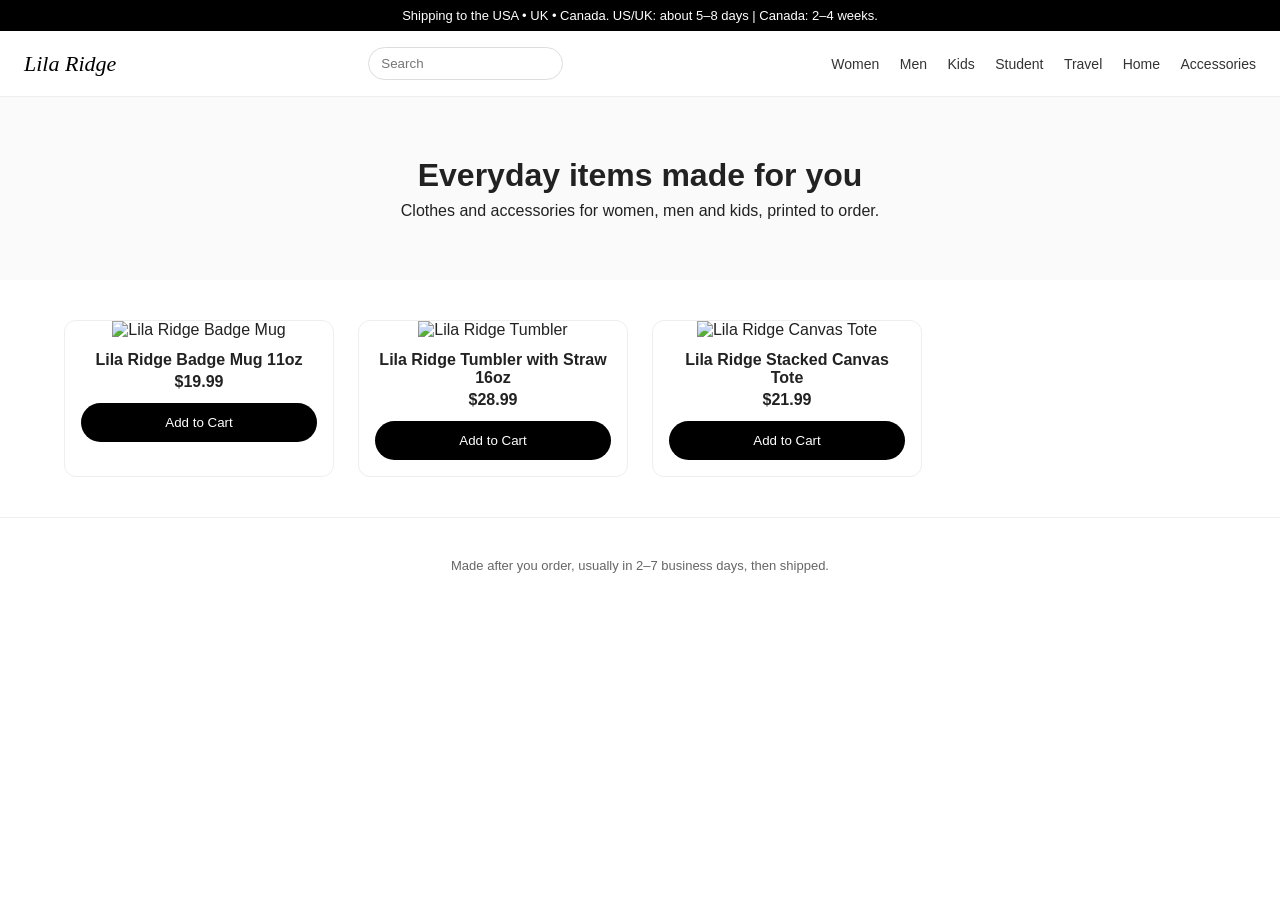
==== index.html @ 1fe206cc "Initial clean store scaffold" ====
<!DOCTYPE html>
<html lang="en">
<head>
  <meta charset="UTF-8">
  <meta name="viewport" content="width=device-width, initial-scale=1.0">
  <title>Lila Ridge — Everyday Goods</title>
  <link rel="stylesheet" href="styles.css">
</head>
<body>
  <header>
    <div class="shipping">Shipping to the USA • UK • Canada. US/UK: about 5–8 days | Canada: 2–4 weeks.</div>
    <nav>
      <a href="#" class="logo">Lila Ridge</a>
      <div class="search"><input type="search" placeholder="Search"></div>
      <div class="nav-links">
        <a href="#women">Women</a>
        <a href="#men">Men</a>
        <a href="#kids">Kids</a>
        <a href="#student">Student</a>
        <a href="#travel">Travel</a>
        <a href="#home">Home</a>
        <a href="#accessories">Accessories</a>
      </div>
    </nav>
  </header>

  <main>
    <section class="hero">
      <h1>Everyday items made for you</h1>
      <p>Clothes and accessories for women, men and kids, printed to order.</p>
    </section>

    <section id="products" class="products">
      <!-- Products will be injected by JS or listed statically -->
      <div class="product-card">
        <img src="images/mug.jpg" alt="Lila Ridge Badge Mug">
        <h3>Lila Ridge Badge Mug 11oz</h3>
        <p class="price">$19.99</p>
        <button>Add to Cart</button>
      </div>
      <div class="product-card">
        <img src="images/tumbler.jpg" alt="Lila Ridge Tumbler">
        <h3>Lila Ridge Tumbler with Straw 16oz</h3>
        <p class="price">$28.99</p>
        <button>Add to Cart</button>
      </div>
      <div class="product-card">
        <img src="images/tote.jpg" alt="Lila Ridge Canvas Tote">
        <h3>Lila Ridge Stacked Canvas Tote</h3>
        <p class="price">$21.99</p>
        <button>Add to Cart</button>
      </div>
    </section>
  </main>

  <footer>
    <p>Made after you order, usually in 2–7 business days, then shipped.</p>
  </footer>
  <script src="script.js"></script>
</body>
</html>
---- styles.css ----
* { box-sizing: border-box; margin: 0; padding: 0; }
body { font-family: -apple-system, BlinkMacSystemFont, 'Segoe UI', Roboto, sans-serif; color: #222; background: #fff; }
.shipping { background: #000; color: #fff; text-align: center; padding: 8px; font-size: 13px; }
nav { display: flex; align-items: center; justify-content: space-between; padding: 16px 24px; border-bottom: 1px solid #eee; }
.logo { font-family: 'Georgia', serif; font-size: 22px; font-style: italic; text-decoration: none; color: #000; }
.nav-links a { margin-left: 16px; text-decoration: none; color: #333; font-size: 14px; }
.search input { padding: 8px 12px; border: 1px solid #ddd; border-radius: 20px; }
.hero { text-align: center; padding: 60px 20px; background: #fafafa; }
.hero h1 { font-size: 32px; margin-bottom: 8px; }
.products { display: grid; grid-template-columns: repeat(auto-fill, minmax(260px, 1fr)); gap: 24px; padding: 40px 24px; max-width: 1200px; margin: 0 auto; }
.product-card { border: 1px solid #eee; border-radius: 12px; overflow: hidden; text-align: center; }
.product-card img { width: 100%; height: 280px; object-fit: cover; }
.product-card h3 { padding: 12px 16px 4px; font-size: 16px; }
.price { font-weight: 600; padding: 0 16px 12px; }
.product-card button { width: calc(100% - 32px); margin: 0 16px 16px; padding: 12px; background: #000; color: #fff; border: none; border-radius: 24px; cursor: pointer; }
footer { text-align: center; padding: 40px; font-size: 13px; color: #666; border-top: 1px solid #eee; }
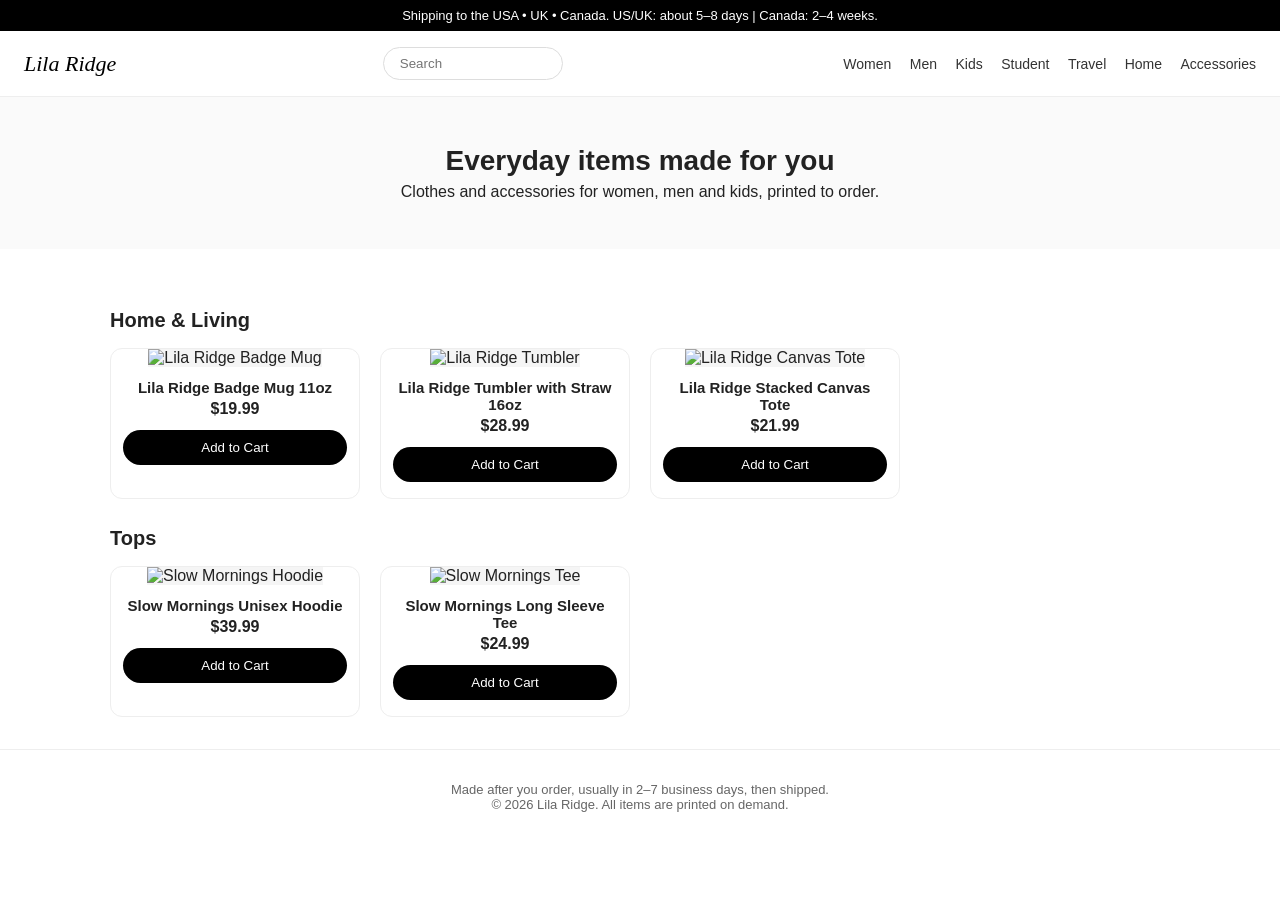
==== commit 7008d451: "Rebuild store with cleaner layout and product grid" ====
--- a/index.html
+++ b/index.html
@@ -7,21 +7,19 @@
   <link rel="stylesheet" href="styles.css">
 </head>
 <body>
+  <div class="shipping">Shipping to the USA • UK • Canada. US/UK: about 5–8 days | Canada: 2–4 weeks.</div>
   <header>
-    <div class="shipping">Shipping to the USA • UK • Canada. US/UK: about 5–8 days | Canada: 2–4 weeks.</div>
-    <nav>
-      <a href="#" class="logo">Lila Ridge</a>
-      <div class="search"><input type="search" placeholder="Search"></div>
-      <div class="nav-links">
-        <a href="#women">Women</a>
-        <a href="#men">Men</a>
-        <a href="#kids">Kids</a>
-        <a href="#student">Student</a>
-        <a href="#travel">Travel</a>
-        <a href="#home">Home</a>
-        <a href="#accessories">Accessories</a>
-      </div>
-    </nav>
+    <a href="#" class="logo">Lila Ridge</a>
+    <div class="search"><input type="search" placeholder="Search"></div>
+    <div class="nav-cats">
+      <a href="#women">Women</a>
+      <a href="#men">Men</a>
+      <a href="#kids">Kids</a>
+      <a href="#student">Student</a>
+      <a href="#travel">Travel</a>
+      <a href="#home">Home</a>
+      <a href="#accessories">Accessories</a>
+    </div>
   </header>
 
   <main>
@@ -30,31 +28,50 @@
       <p>Clothes and accessories for women, men and kids, printed to order.</p>
     </section>
 
-    <section id="products" class="products">
-      <!-- Products will be injected by JS or listed statically -->
-      <div class="product-card">
-        <img src="images/mug.jpg" alt="Lila Ridge Badge Mug">
-        <h3>Lila Ridge Badge Mug 11oz</h3>
-        <p class="price">$19.99</p>
-        <button>Add to Cart</button>
+    <section class="products">
+      <h2>Home & Living</h2>
+      <div class="grid">
+        <div class="card">
+          <img src="images/mug.jpg" alt="Lila Ridge Badge Mug">
+          <h3>Lila Ridge Badge Mug 11oz</h3>
+          <p class="price">$19.99</p>
+          <button>Add to Cart</button>
+        </div>
+        <div class="card">
+          <img src="images/tumbler.jpg" alt="Lila Ridge Tumbler">
+          <h3>Lila Ridge Tumbler with Straw 16oz</h3>
+          <p class="price">$28.99</p>
+          <button>Add to Cart</button>
+        </div>
+        <div class="card">
+          <img src="images/tote.jpg" alt="Lila Ridge Canvas Tote">
+          <h3>Lila Ridge Stacked Canvas Tote</h3>
+          <p class="price">$21.99</p>
+          <button>Add to Cart</button>
+        </div>
       </div>
-      <div class="product-card">
-        <img src="images/tumbler.jpg" alt="Lila Ridge Tumbler">
-        <h3>Lila Ridge Tumbler with Straw 16oz</h3>
-        <p class="price">$28.99</p>
-        <button>Add to Cart</button>
-      </div>
-      <div class="product-card">
-        <img src="images/tote.jpg" alt="Lila Ridge Canvas Tote">
-        <h3>Lila Ridge Stacked Canvas Tote</h3>
-        <p class="price">$21.99</p>
-        <button>Add to Cart</button>
+
+      <h2>Tops</h2>
+      <div class="grid">
+        <div class="card">
+          <img src="images/hoodie.jpg" alt="Slow Mornings Hoodie">
+          <h3>Slow Mornings Unisex Hoodie</h3>
+          <p class="price">$39.99</p>
+          <button>Add to Cart</button>
+        </div>
+        <div class="card">
+          <img src="images/tee.jpg" alt="Slow Mornings Tee">
+          <h3>Slow Mornings Long Sleeve Tee</h3>
+          <p class="price">$24.99</p>
+          <button>Add to Cart</button>
+        </div>
       </div>
     </section>
   </main>
 
   <footer>
     <p>Made after you order, usually in 2–7 business days, then shipped.</p>
+    <p>© 2026 Lila Ridge. All items are printed on demand.</p>
   </footer>
   <script src="script.js"></script>
 </body>
--- a/styles.css
+++ b/styles.css
@@ -1,16 +1,18 @@
 * { box-sizing: border-box; margin: 0; padding: 0; }
 body { font-family: -apple-system, BlinkMacSystemFont, 'Segoe UI', Roboto, sans-serif; color: #222; background: #fff; }
 .shipping { background: #000; color: #fff; text-align: center; padding: 8px; font-size: 13px; }
-nav { display: flex; align-items: center; justify-content: space-between; padding: 16px 24px; border-bottom: 1px solid #eee; }
-.logo { font-family: 'Georgia', serif; font-size: 22px; font-style: italic; text-decoration: none; color: #000; }
-.nav-links a { margin-left: 16px; text-decoration: none; color: #333; font-size: 14px; }
-.search input { padding: 8px 12px; border: 1px solid #ddd; border-radius: 20px; }
-.hero { text-align: center; padding: 60px 20px; background: #fafafa; }
-.hero h1 { font-size: 32px; margin-bottom: 8px; }
-.products { display: grid; grid-template-columns: repeat(auto-fill, minmax(260px, 1fr)); gap: 24px; padding: 40px 24px; max-width: 1200px; margin: 0 auto; }
-.product-card { border: 1px solid #eee; border-radius: 12px; overflow: hidden; text-align: center; }
-.product-card img { width: 100%; height: 280px; object-fit: cover; }
-.product-card h3 { padding: 12px 16px 4px; font-size: 16px; }
-.price { font-weight: 600; padding: 0 16px 12px; }
-.product-card button { width: calc(100% - 32px); margin: 0 16px 16px; padding: 12px; background: #000; color: #fff; border: none; border-radius: 24px; cursor: pointer; }
-footer { text-align: center; padding: 40px; font-size: 13px; color: #666; border-top: 1px solid #eee; }+header { display: flex; align-items: center; justify-content: space-between; padding: 16px 24px; border-bottom: 1px solid #eee; flex-wrap: wrap; gap: 12px; }
+.logo { font-family: Georgia, serif; font-size: 22px; font-style: italic; text-decoration: none; color: #000; }
+.search input { padding: 8px 16px; border: 1px solid #ddd; border-radius: 20px; width: 180px; }
+.nav-cats a { margin-left: 14px; text-decoration: none; color: #333; font-size: 14px; }
+.hero { text-align: center; padding: 48px 20px; background: #fafafa; }
+.hero h1 { font-size: 28px; margin-bottom: 6px; }
+.products { max-width: 1100px; margin: 0 auto; padding: 32px 20px; }
+.products h2 { margin: 28px 0 16px; font-size: 20px; }
+.grid { display: grid; grid-template-columns: repeat(auto-fill, minmax(240px, 1fr)); gap: 20px; }
+.card { border: 1px solid #eee; border-radius: 12px; overflow: hidden; text-align: center; }
+.card img { width: 100%; height: 260px; object-fit: cover; background: #f5f5f5; }
+.card h3 { padding: 12px 12px 4px; font-size: 15px; }
+.price { font-weight: 600; padding: 0 12px 12px; }
+.card button { width: calc(100% - 24px); margin: 0 12px 16px; padding: 10px; background: #000; color: #fff; border: none; border-radius: 20px; cursor: pointer; }
+footer { text-align: center; padding: 32px 20px; font-size: 13px; color: #666; border-top: 1px solid #eee; }
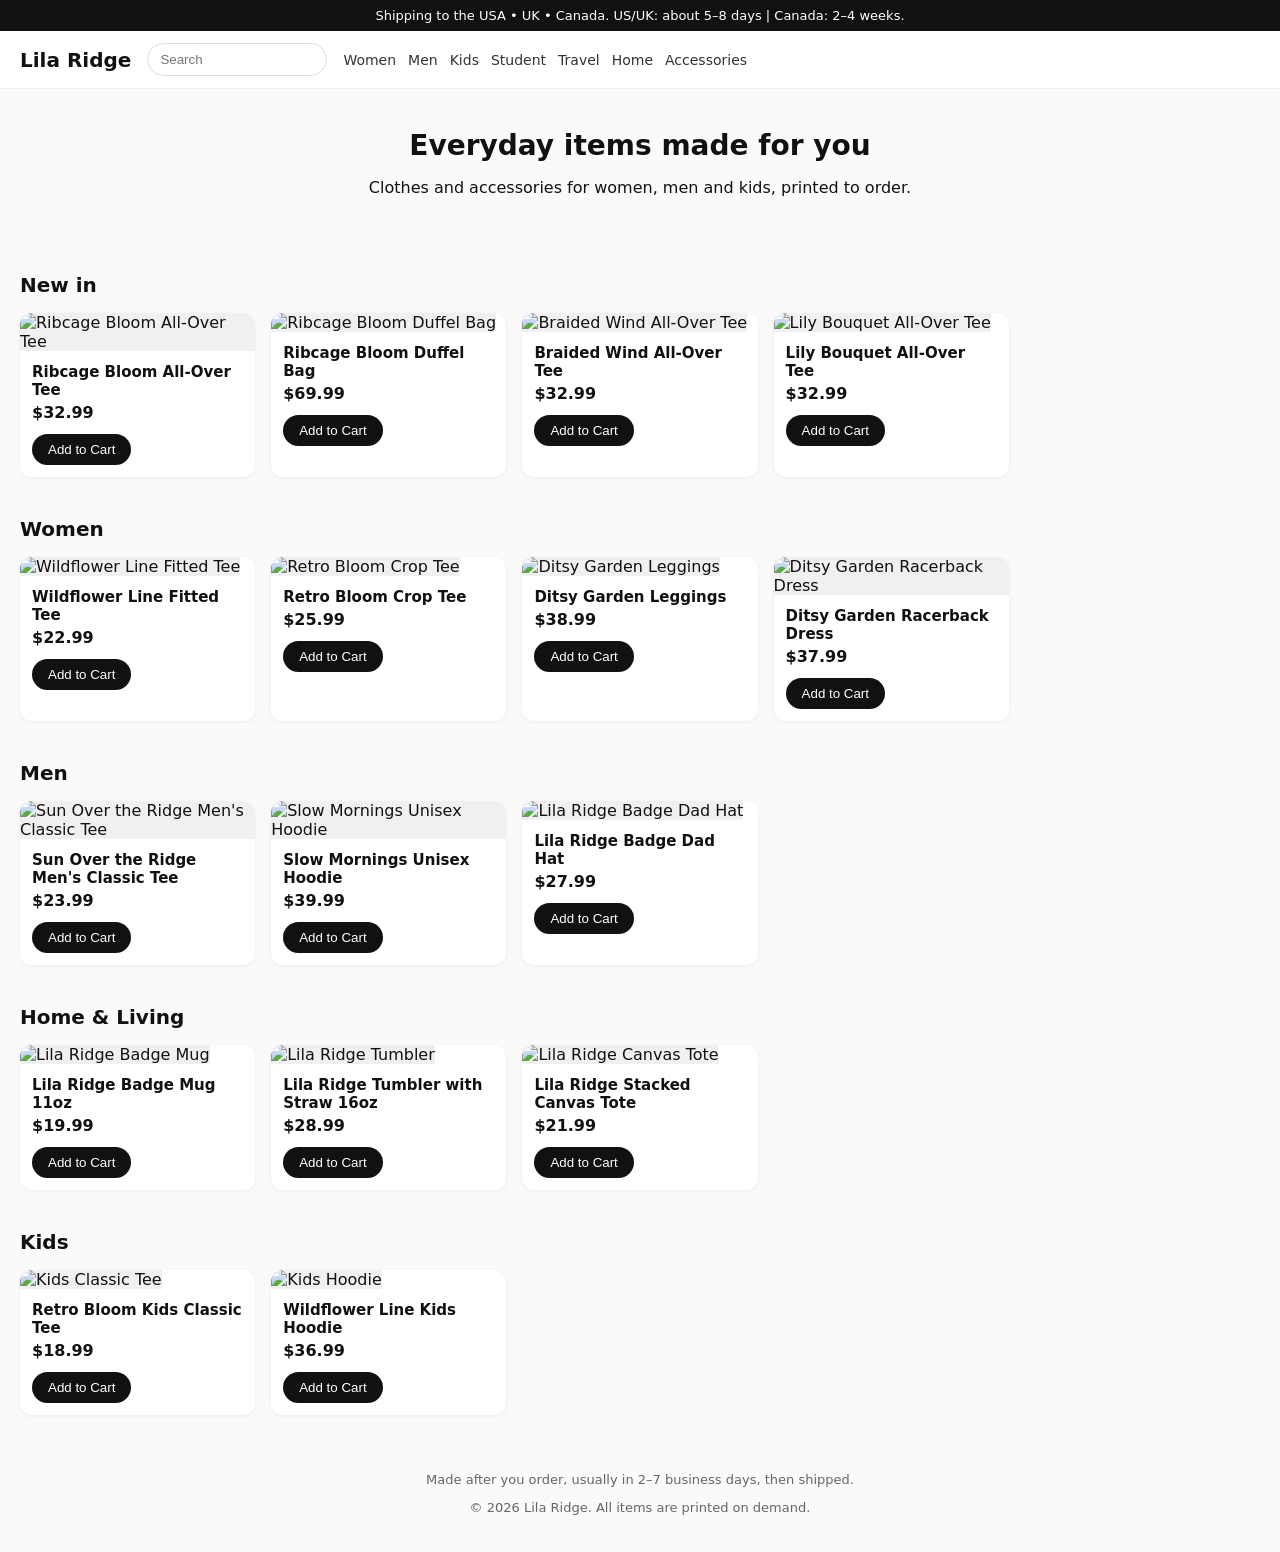
==== commit 592ad2eb: "Rebuild full store with more products and categories" ====
--- a/index.html
+++ b/index.html
@@ -3,15 +3,16 @@
 <head>
   <meta charset="UTF-8">
   <meta name="viewport" content="width=device-width, initial-scale=1.0">
-  <title>Lila Ridge — Everyday Goods</title>
+  <title>Lila Ridge — Everyday clothes & accessories, printed to order</title>
   <link rel="stylesheet" href="styles.css">
 </head>
 <body>
   <div class="shipping">Shipping to the USA • UK • Canada. US/UK: about 5–8 days | Canada: 2–4 weeks.</div>
+
   <header>
     <a href="#" class="logo">Lila Ridge</a>
     <div class="search"><input type="search" placeholder="Search"></div>
-    <div class="nav-cats">
+    <nav class="nav-cats">
       <a href="#women">Women</a>
       <a href="#men">Men</a>
       <a href="#kids">Kids</a>
@@ -19,7 +20,7 @@
       <a href="#travel">Travel</a>
       <a href="#home">Home</a>
       <a href="#accessories">Accessories</a>
-    </div>
+    </nav>
   </header>
 
   <main>
@@ -28,41 +29,132 @@
       <p>Clothes and accessories for women, men and kids, printed to order.</p>
     </section>
 
-    <section class="products">
+    <!-- New In -->
+    <section id="new" class="products">
+      <h2>New in</h2>
+      <div class="grid">
+        <div class="card">
+          <img src="images/p50-sky-m-v12-hs.webp" alt="Ribcage Bloom All-Over Tee">
+          <h3>Ribcage Bloom All-Over Tee</h3>
+          <p class="price">$32.99</p>
+          <button>Add to Cart</button>
+        </div>
+        <div class="card">
+          <img src="images/p51-sky-m-v12-hs.webp" alt="Ribcage Bloom Duffel Bag">
+          <h3>Ribcage Bloom Duffel Bag</h3>
+          <p class="price">$69.99</p>
+          <button>Add to Cart</button>
+        </div>
+        <div class="card">
+          <img src="images/p52-sky-m-v12-hs.webp" alt="Braided Wind All-Over Tee">
+          <h3>Braided Wind All-Over Tee</h3>
+          <p class="price">$32.99</p>
+          <button>Add to Cart</button>
+        </div>
+        <div class="card">
+          <img src="images/p54-sky-m-v12-hs.webp" alt="Lily Bouquet All-Over Tee">
+          <h3>Lily Bouquet All-Over Tee</h3>
+          <p class="price">$32.99</p>
+          <button>Add to Cart</button>
+        </div>
+      </div>
+    </section>
+
+    <!-- Women -->
+    <section id="women" class="products">
+      <h2>Women</h2>
+      <div class="grid">
+        <div class="card">
+          <img src="images/p01-white-m-v10-hs.webp" alt="Wildflower Line Fitted Tee">
+          <h3>Wildflower Line Fitted Tee</h3>
+          <p class="price">$22.99</p>
+          <button>Add to Cart</button>
+        </div>
+        <div class="card">
+          <img src="images/p02-white-m-v10-hs.webp" alt="Retro Bloom Crop Tee">
+          <h3>Retro Bloom Crop Tee</h3>
+          <p class="price">$25.99</p>
+          <button>Add to Cart</button>
+        </div>
+        <div class="card">
+          <img src="images/p05-pink-m-v12-hs.webp" alt="Ditsy Garden Leggings">
+          <h3>Ditsy Garden Leggings</h3>
+          <p class="price">$38.99</p>
+          <button>Add to Cart</button>
+        </div>
+        <div class="card">
+          <img src="images/p09-red-m-v10-hs.webp" alt="Ditsy Garden Racerback Dress">
+          <h3>Ditsy Garden Racerback Dress</h3>
+          <p class="price">$37.99</p>
+          <button>Add to Cart</button>
+        </div>
+      </div>
+    </section>
+
+    <!-- Men -->
+    <section id="men" class="products">
+      <h2>Men</h2>
+      <div class="grid">
+        <div class="card">
+          <img src="images/p26-sand-m-v10-hs.webp" alt="Sun Over the Ridge Men's Classic Tee">
+          <h3>Sun Over the Ridge Men's Classic Tee</h3>
+          <p class="price">$23.99</p>
+          <button>Add to Cart</button>
+        </div>
+        <div class="card">
+          <img src="images/p27-pink-m-v10-hs.webp" alt="Slow Mornings Unisex Hoodie">
+          <h3>Slow Mornings Unisex Hoodie</h3>
+          <p class="price">$39.99</p>
+          <button>Add to Cart</button>
+        </div>
+        <div class="card">
+          <img src="images/p18-pink-m-v7-hs.webp" alt="Lila Ridge Badge Dad Hat">
+          <h3>Lila Ridge Badge Dad Hat</h3>
+          <p class="price">$27.99</p>
+          <button>Add to Cart</button>
+        </div>
+      </div>
+    </section>
+
+    <!-- Home & Living -->
+    <section id="home" class="products">
       <h2>Home & Living</h2>
       <div class="grid">
         <div class="card">
-          <img src="images/mug.jpg" alt="Lila Ridge Badge Mug">
+          <img src="images/p19-white-m-v7-c14.webp" alt="Lila Ridge Badge Mug">
           <h3>Lila Ridge Badge Mug 11oz</h3>
           <p class="price">$19.99</p>
           <button>Add to Cart</button>
         </div>
         <div class="card">
-          <img src="images/tumbler.jpg" alt="Lila Ridge Tumbler">
+          <img src="images/p20-pink-m-sm-v7-c14.webp" alt="Lila Ridge Tumbler">
           <h3>Lila Ridge Tumbler with Straw 16oz</h3>
           <p class="price">$28.99</p>
           <button>Add to Cart</button>
         </div>
         <div class="card">
-          <img src="images/tote.jpg" alt="Lila Ridge Canvas Tote">
+          <img src="images/p11-natural-m-v7-hs.webp" alt="Lila Ridge Canvas Tote">
           <h3>Lila Ridge Stacked Canvas Tote</h3>
           <p class="price">$21.99</p>
           <button>Add to Cart</button>
         </div>
       </div>
+    </section>
 
-      <h2>Tops</h2>
+    <!-- Kids -->
+    <section id="kids" class="products">
+      <h2>Kids</h2>
       <div class="grid">
         <div class="card">
-          <img src="images/hoodie.jpg" alt="Slow Mornings Hoodie">
-          <h3>Slow Mornings Unisex Hoodie</h3>
-          <p class="price">$39.99</p>
+          <img src="images/kids-tee.webp" alt="Kids Classic Tee">
+          <h3>Retro Bloom Kids Classic Tee</h3>
+          <p class="price">$18.99</p>
           <button>Add to Cart</button>
         </div>
         <div class="card">
-          <img src="images/tee.jpg" alt="Slow Mornings Tee">
-          <h3>Slow Mornings Long Sleeve Tee</h3>
-          <p class="price">$24.99</p>
+          <img src="images/kids-hoodie.webp" alt="Kids Hoodie">
+          <h3>Wildflower Line Kids Hoodie</h3>
+          <p class="price">$36.99</p>
           <button>Add to Cart</button>
         </div>
       </div>
@@ -73,6 +165,7 @@
     <p>Made after you order, usually in 2–7 business days, then shipped.</p>
     <p>© 2026 Lila Ridge. All items are printed on demand.</p>
   </footer>
+
   <script src="script.js"></script>
 </body>
-</html>+</html>
--- a/styles.css
+++ b/styles.css
@@ -1,18 +1,19 @@
-* { box-sizing: border-box; margin: 0; padding: 0; }
-body { font-family: -apple-system, BlinkMacSystemFont, 'Segoe UI', Roboto, sans-serif; color: #222; background: #fff; }
-.shipping { background: #000; color: #fff; text-align: center; padding: 8px; font-size: 13px; }
-header { display: flex; align-items: center; justify-content: space-between; padding: 16px 24px; border-bottom: 1px solid #eee; flex-wrap: wrap; gap: 12px; }
-.logo { font-family: Georgia, serif; font-size: 22px; font-style: italic; text-decoration: none; color: #000; }
-.search input { padding: 8px 16px; border: 1px solid #ddd; border-radius: 20px; width: 180px; }
-.nav-cats a { margin-left: 14px; text-decoration: none; color: #333; font-size: 14px; }
-.hero { text-align: center; padding: 48px 20px; background: #fafafa; }
-.hero h1 { font-size: 28px; margin-bottom: 6px; }
-.products { max-width: 1100px; margin: 0 auto; padding: 32px 20px; }
-.products h2 { margin: 28px 0 16px; font-size: 20px; }
-.grid { display: grid; grid-template-columns: repeat(auto-fill, minmax(240px, 1fr)); gap: 20px; }
-.card { border: 1px solid #eee; border-radius: 12px; overflow: hidden; text-align: center; }
-.card img { width: 100%; height: 260px; object-fit: cover; background: #f5f5f5; }
-.card h3 { padding: 12px 12px 4px; font-size: 15px; }
-.price { font-weight: 600; padding: 0 12px 12px; }
-.card button { width: calc(100% - 24px); margin: 0 12px 16px; padding: 10px; background: #000; color: #fff; border: none; border-radius: 20px; cursor: pointer; }
-footer { text-align: center; padding: 32px 20px; font-size: 13px; color: #666; border-top: 1px solid #eee; }+* { box-sizing: border-box; }
+body { margin: 0; font-family: system-ui, sans-serif; background: #fafafa; color: #111; }
+.shipping { background: #111; color: #fff; text-align: center; padding: 8px; font-size: 13px; }
+header { display: flex; align-items: center; gap: 16px; padding: 12px 20px; background: #fff; border-bottom: 1px solid #eee; flex-wrap: wrap; }
+.logo { font-weight: 700; font-size: 20px; text-decoration: none; color: #111; }
+.search input { padding: 8px 12px; border: 1px solid #ddd; border-radius: 20px; width: 180px; }
+.nav-cats { display: flex; gap: 12px; flex-wrap: wrap; }
+.nav-cats a { text-decoration: none; color: #333; font-size: 14px; }
+.hero { text-align: center; padding: 40px 20px; }
+.hero h1 { font-size: 28px; margin: 0 0 8px; }
+.products { padding: 20px; }
+.products h2 { font-size: 20px; margin: 0 0 16px; }
+.grid { display: grid; grid-template-columns: repeat(auto-fill, minmax(200px, 1fr)); gap: 16px; }
+.card { background: #fff; border-radius: 12px; overflow: hidden; box-shadow: 0 1px 4px rgba(0,0,0,.06); }
+.card img { width: 100%; height: 220px; object-fit: cover; background: #f0f0f0; }
+.card h3 { font-size: 15px; margin: 12px 12px 4px; }
+.price { margin: 0 12px 12px; font-weight: 600; }
+.card button { margin: 0 12px 12px; padding: 8px 16px; background: #111; color: #fff; border: none; border-radius: 20px; cursor: pointer; }
+footer { text-align: center; padding: 24px; font-size: 13px; color: #666; }
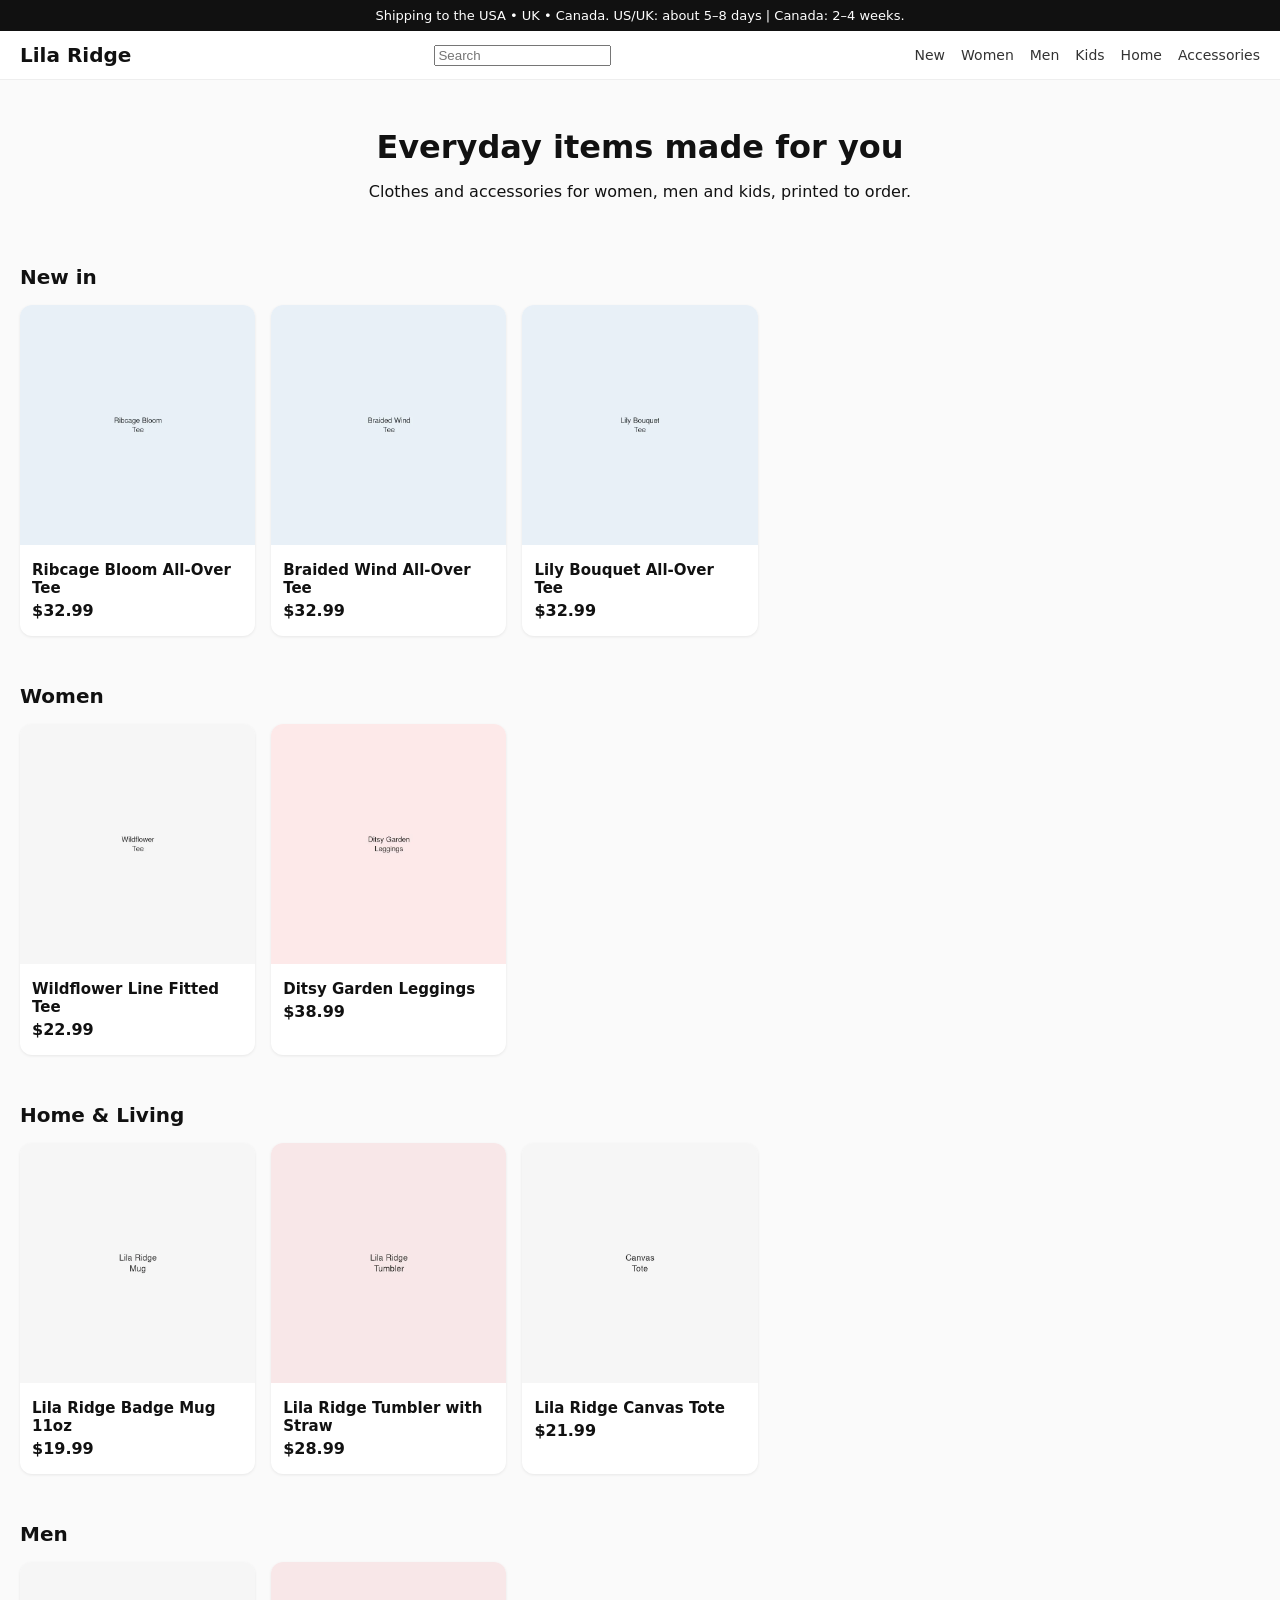
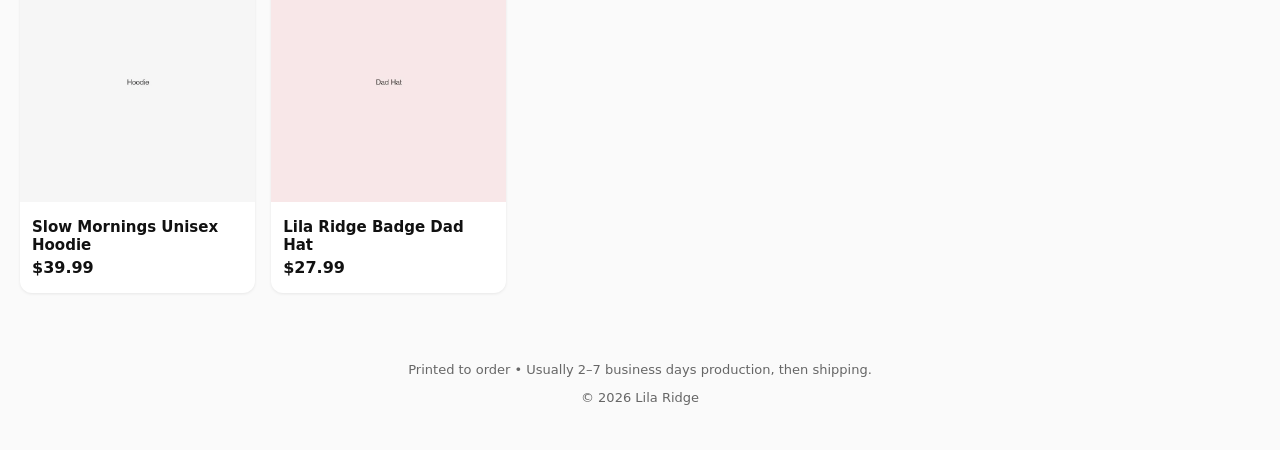
==== commit f7cb7014: "Rebuild store with product pages and cleaner layout" ====
--- a/index.html
+++ b/index.html
@@ -10,14 +10,13 @@
   <div class="shipping">Shipping to the USA • UK • Canada. US/UK: about 5–8 days | Canada: 2–4 weeks.</div>
 
   <header>
-    <a href="#" class="logo">Lila Ridge</a>
+    <a href="/" class="logo">Lila Ridge</a>
     <div class="search"><input type="search" placeholder="Search"></div>
-    <nav class="nav-cats">
+    <nav>
+      <a href="#new">New</a>
       <a href="#women">Women</a>
       <a href="#men">Men</a>
       <a href="#kids">Kids</a>
-      <a href="#student">Student</a>
-      <a href="#travel">Travel</a>
       <a href="#home">Home</a>
       <a href="#accessories">Accessories</a>
     </nav>
@@ -29,143 +28,84 @@
       <p>Clothes and accessories for women, men and kids, printed to order.</p>
     </section>
 
-    <!-- New In -->
-    <section id="new" class="products">
+    <section id="new" class="section">
       <h2>New in</h2>
       <div class="grid">
-        <div class="card">
+        <a href="/product.html?id=ribcage-tee" class="card">
           <img src="images/p50-sky-m-v12-hs.webp" alt="Ribcage Bloom All-Over Tee">
           <h3>Ribcage Bloom All-Over Tee</h3>
           <p class="price">$32.99</p>
-          <button>Add to Cart</button>
-        </div>
-        <div class="card">
-          <img src="images/p51-sky-m-v12-hs.webp" alt="Ribcage Bloom Duffel Bag">
-          <h3>Ribcage Bloom Duffel Bag</h3>
-          <p class="price">$69.99</p>
-          <button>Add to Cart</button>
-        </div>
-        <div class="card">
+        </a>
+        <a href="/product.html?id=braided-tee" class="card">
           <img src="images/p52-sky-m-v12-hs.webp" alt="Braided Wind All-Over Tee">
           <h3>Braided Wind All-Over Tee</h3>
           <p class="price">$32.99</p>
-          <button>Add to Cart</button>
-        </div>
-        <div class="card">
+        </a>
+        <a href="/product.html?id=lily-tee" class="card">
           <img src="images/p54-sky-m-v12-hs.webp" alt="Lily Bouquet All-Over Tee">
           <h3>Lily Bouquet All-Over Tee</h3>
           <p class="price">$32.99</p>
-          <button>Add to Cart</button>
-        </div>
+        </a>
       </div>
     </section>
 
-    <!-- Women -->
-    <section id="women" class="products">
+    <section id="women" class="section">
       <h2>Women</h2>
       <div class="grid">
-        <div class="card">
+        <a href="/product.html?id=wildflower-tee" class="card">
           <img src="images/p01-white-m-v10-hs.webp" alt="Wildflower Line Fitted Tee">
           <h3>Wildflower Line Fitted Tee</h3>
           <p class="price">$22.99</p>
-          <button>Add to Cart</button>
-        </div>
-        <div class="card">
-          <img src="images/p02-white-m-v10-hs.webp" alt="Retro Bloom Crop Tee">
-          <h3>Retro Bloom Crop Tee</h3>
-          <p class="price">$25.99</p>
-          <button>Add to Cart</button>
-        </div>
-        <div class="card">
+        </a>
+        <a href="/product.html?id=leggings" class="card">
           <img src="images/p05-pink-m-v12-hs.webp" alt="Ditsy Garden Leggings">
           <h3>Ditsy Garden Leggings</h3>
           <p class="price">$38.99</p>
-          <button>Add to Cart</button>
-        </div>
-        <div class="card">
-          <img src="images/p09-red-m-v10-hs.webp" alt="Ditsy Garden Racerback Dress">
-          <h3>Ditsy Garden Racerback Dress</h3>
-          <p class="price">$37.99</p>
-          <button>Add to Cart</button>
-        </div>
+        </a>
       </div>
     </section>
 
-    <!-- Men -->
-    <section id="men" class="products">
-      <h2>Men</h2>
+    <section id="home" class="section">
+      <h2>Home & Living</h2>
       <div class="grid">
-        <div class="card">
-          <img src="images/p26-sand-m-v10-hs.webp" alt="Sun Over the Ridge Men's Classic Tee">
-          <h3>Sun Over the Ridge Men's Classic Tee</h3>
-          <p class="price">$23.99</p>
-          <button>Add to Cart</button>
-        </div>
-        <div class="card">
-          <img src="images/p27-pink-m-v10-hs.webp" alt="Slow Mornings Unisex Hoodie">
-          <h3>Slow Mornings Unisex Hoodie</h3>
-          <p class="price">$39.99</p>
-          <button>Add to Cart</button>
-        </div>
-        <div class="card">
-          <img src="images/p18-pink-m-v7-hs.webp" alt="Lila Ridge Badge Dad Hat">
-          <h3>Lila Ridge Badge Dad Hat</h3>
-          <p class="price">$27.99</p>
-          <button>Add to Cart</button>
-        </div>
+        <a href="/product.html?id=mug" class="card">
+          <img src="images/p19-white-m-v7-c14.webp" alt="Lila Ridge Badge Mug">
+          <h3>Lila Ridge Badge Mug 11oz</h3>
+          <p class="price">$19.99</p>
+        </a>
+        <a href="/product.html?id=tumbler" class="card">
+          <img src="images/p20-pink-m-sm-v7-c14.webp" alt="Lila Ridge Tumbler">
+          <h3>Lila Ridge Tumbler with Straw</h3>
+          <p class="price">$28.99</p>
+        </a>
+        <a href="/product.html?id=tote" class="card">
+          <img src="images/p11-natural-m-v7-hs.webp" alt="Canvas Tote">
+          <h3>Lila Ridge Canvas Tote</h3>
+          <p class="price">$21.99</p>
+        </a>
       </div>
     </section>
 
-    <!-- Home & Living -->
-    <section id="home" class="products">
-      <h2>Home & Living</h2>
+    <section id="men" class="section">
+      <h2>Men</h2>
       <div class="grid">
-        <div class="card">
-          <img src="images/p19-white-m-v7-c14.webp" alt="Lila Ridge Badge Mug">
-          <h3>Lila Ridge Badge Mug 11oz</h3>
-          <p class="price">$19.99</p>
-          <button>Add to Cart</button>
-        </div>
-        <div class="card">
-          <img src="images/p20-pink-m-sm-v7-c14.webp" alt="Lila Ridge Tumbler">
-          <h3>Lila Ridge Tumbler with Straw 16oz</h3>
-          <p class="price">$28.99</p>
-          <button>Add to Cart</button>
-        </div>
-        <div class="card">
-          <img src="images/p11-natural-m-v7-hs.webp" alt="Lila Ridge Canvas Tote">
-          <h3>Lila Ridge Stacked Canvas Tote</h3>
-          <p class="price">$21.99</p>
-          <button>Add to Cart</button>
-        </div>
-      </div>
-    </section>
-
-    <!-- Kids -->
-    <section id="kids" class="products">
-      <h2>Kids</h2>
-      <div class="grid">
-        <div class="card">
-          <img src="images/kids-tee.webp" alt="Kids Classic Tee">
-          <h3>Retro Bloom Kids Classic Tee</h3>
-          <p class="price">$18.99</p>
-          <button>Add to Cart</button>
-        </div>
-        <div class="card">
-          <img src="images/kids-hoodie.webp" alt="Kids Hoodie">
-          <h3>Wildflower Line Kids Hoodie</h3>
-          <p class="price">$36.99</p>
-          <button>Add to Cart</button>
-        </div>
+        <a href="/product.html?id=hoodie" class="card">
+          <img src="images/p27-pink-m-v10-hs.webp" alt="Hoodie">
+          <h3>Slow Mornings Unisex Hoodie</h3>
+          <p class="price">$39.99</p>
+        </a>
+        <a href="/product.html?id=hat" class="card">
+          <img src="images/p18-pink-m-v7-hs.webp" alt="Dad Hat">
+          <h3>Lila Ridge Badge Dad Hat</h3>
+          <p class="price">$27.99</p>
+        </a>
       </div>
     </section>
   </main>
 
   <footer>
-    <p>Made after you order, usually in 2–7 business days, then shipped.</p>
-    <p>© 2026 Lila Ridge. All items are printed on demand.</p>
+    <p>Printed to order • Usually 2–7 business days production, then shipping.</p>
+    <p>© 2026 Lila Ridge</p>
   </footer>
-
-  <script src="script.js"></script>
 </body>
 </html>
--- a/styles.css
+++ b/styles.css
@@ -1,19 +1,26 @@
 * { box-sizing: border-box; }
-body { margin: 0; font-family: system-ui, sans-serif; background: #fafafa; color: #111; }
-.shipping { background: #111; color: #fff; text-align: center; padding: 8px; font-size: 13px; }
-header { display: flex; align-items: center; gap: 16px; padding: 12px 20px; background: #fff; border-bottom: 1px solid #eee; flex-wrap: wrap; }
+body { margin: 0; font-family: system-ui, -apple-system, sans-serif; background: #fafafa; color: #111; }
+.shipping { background: #111; color: #fff; text-align: center; padding: 8px 12px; font-size: 13px; }
+header { display: flex; align-items: center; justify-content: space-between; padding: 12px 20px; background: #fff; border-bottom: 1px solid #eee; flex-wrap: wrap; gap: 12px; }
 .logo { font-weight: 700; font-size: 20px; text-decoration: none; color: #111; }
-.search input { padding: 8px 12px; border: 1px solid #ddd; border-radius: 20px; width: 180px; }
-.nav-cats { display: flex; gap: 12px; flex-wrap: wrap; }
-.nav-cats a { text-decoration: none; color: #333; font-size: 14px; }
-.hero { text-align: center; padding: 40px 20px; }
-.hero h1 { font-size: 28px; margin: 0 0 8px; }
-.products { padding: 20px; }
-.products h2 { font-size: 20px; margin: 0 0 16px; }
-.grid { display: grid; grid-template-columns: repeat(auto-fill, minmax(200px, 1fr)); gap: 16px; }
-.card { background: #fff; border-radius: 12px; overflow: hidden; box-shadow: 0 1px 4px rgba(0,0,0,.06); }
-.card img { width: 100%; height: 220px; object-fit: cover; background: #f0f0f0; }
+nav { display: flex; gap: 16px; }
+nav a { text-decoration: none; color: #333; font-size: 14px; }
+.hero { text-align: center; padding: 48px 20px 24px; }
+.hero h1 { font-size: 32px; margin: 0 0 8px; }
+.section { padding: 24px 20px; }
+.section h2 { font-size: 20px; margin: 0 0 16px; }
+.grid { display: grid; grid-template-columns: repeat(auto-fill, minmax(220px, 1fr)); gap: 16px; }
+.card { background: #fff; border-radius: 12px; overflow: hidden; text-decoration: none; color: inherit; box-shadow: 0 1px 3px rgba(0,0,0,.08); }
+.card img { width: 100%; height: 240px; object-fit: cover; background: #f0f0f0; }
 .card h3 { font-size: 15px; margin: 12px 12px 4px; }
-.price { margin: 0 12px 12px; font-weight: 600; }
-.card button { margin: 0 12px 12px; padding: 8px 16px; background: #111; color: #fff; border: none; border-radius: 20px; cursor: pointer; }
-footer { text-align: center; padding: 24px; font-size: 13px; color: #666; }
+.price { margin: 0 12px 16px; font-weight: 600; }
+.product-page { padding: 24px 20px; max-width: 900px; margin: 0 auto; }
+.product-layout { display: grid; grid-template-columns: 1fr 1fr; gap: 32px; }
+.product-image img { width: 100%; border-radius: 12px; background: #f0f0f0; }
+.add-btn { background: #111; color: #fff; border: none; padding: 12px 24px; border-radius: 24px; font-size: 16px; cursor: pointer; margin-top: 12px; }
+.note { font-size: 13px; color: #666; margin-top: 16px; }
+footer { text-align: center; padding: 32px 20px; font-size: 13px; color: #666; }
+@media (max-width: 700px) {
+  .product-layout { grid-template-columns: 1fr; }
+  header { flex-direction: column; align-items: flex-start; }
+}
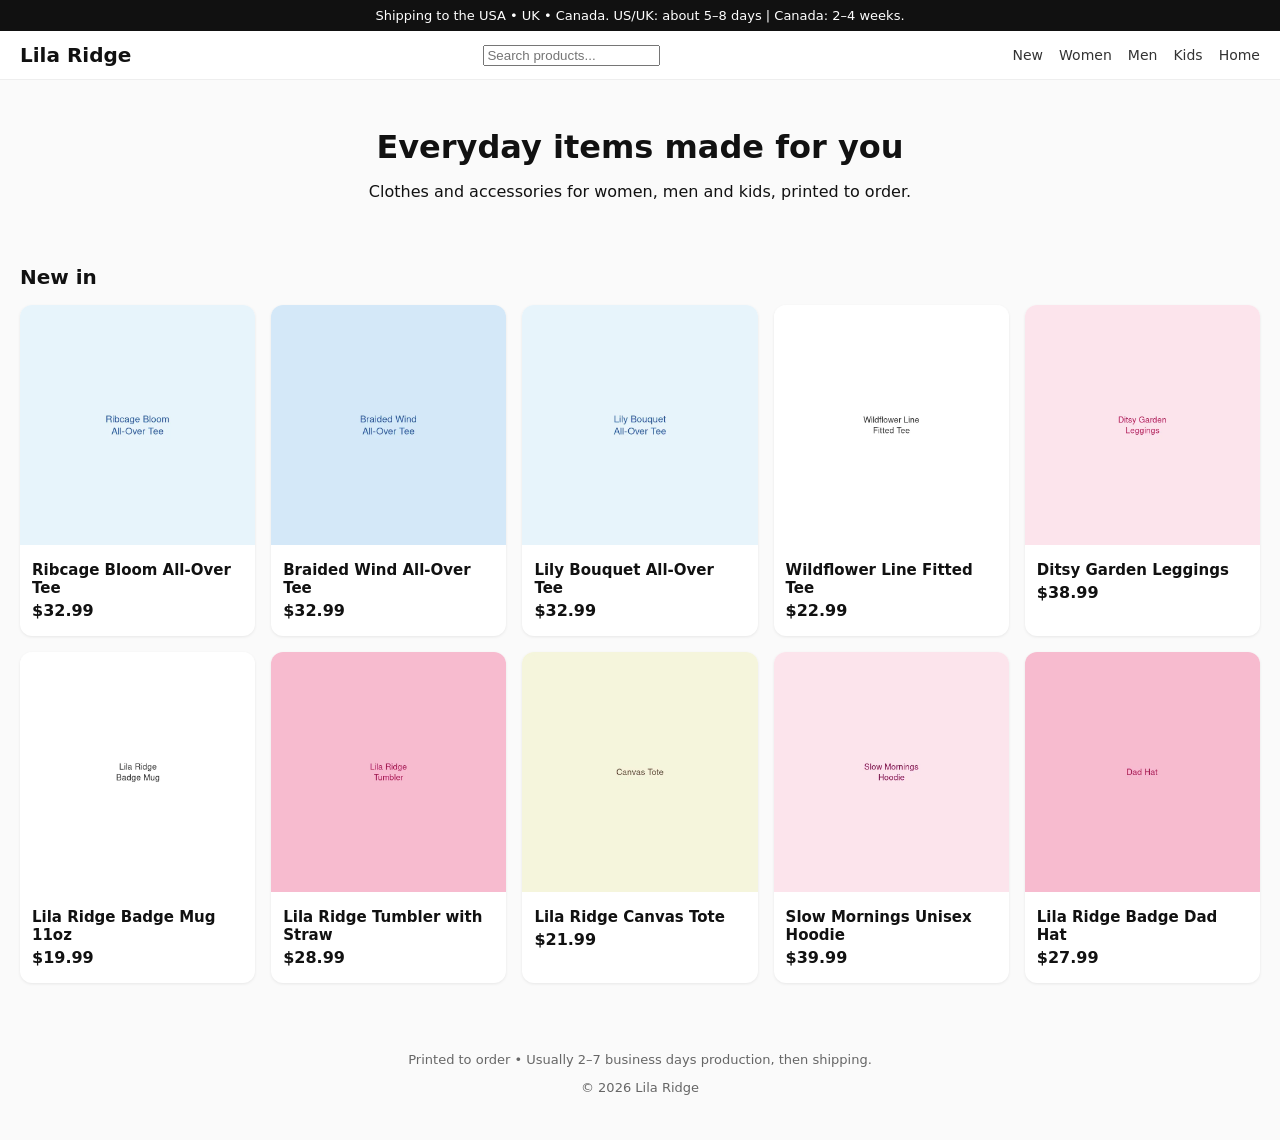
==== commit 28868aa0: "Add search bar and dynamic product listing" ====
--- a/index.html
+++ b/index.html
@@ -11,14 +11,15 @@
 
   <header>
     <a href="/" class="logo">Lila Ridge</a>
-    <div class="search"><input type="search" placeholder="Search"></div>
+    <div class="search">
+      <input type="search" id="search" placeholder="Search products...">
+    </div>
     <nav>
       <a href="#new">New</a>
       <a href="#women">Women</a>
       <a href="#men">Men</a>
       <a href="#kids">Kids</a>
       <a href="#home">Home</a>
-      <a href="#accessories">Accessories</a>
     </nav>
   </header>
 
@@ -30,75 +31,8 @@
 
     <section id="new" class="section">
       <h2>New in</h2>
-      <div class="grid">
-        <a href="/product.html?id=ribcage-tee" class="card">
-          <img src="images/p50-sky-m-v12-hs.webp" alt="Ribcage Bloom All-Over Tee">
-          <h3>Ribcage Bloom All-Over Tee</h3>
-          <p class="price">$32.99</p>
-        </a>
-        <a href="/product.html?id=braided-tee" class="card">
-          <img src="images/p52-sky-m-v12-hs.webp" alt="Braided Wind All-Over Tee">
-          <h3>Braided Wind All-Over Tee</h3>
-          <p class="price">$32.99</p>
-        </a>
-        <a href="/product.html?id=lily-tee" class="card">
-          <img src="images/p54-sky-m-v12-hs.webp" alt="Lily Bouquet All-Over Tee">
-          <h3>Lily Bouquet All-Over Tee</h3>
-          <p class="price">$32.99</p>
-        </a>
-      </div>
-    </section>
-
-    <section id="women" class="section">
-      <h2>Women</h2>
-      <div class="grid">
-        <a href="/product.html?id=wildflower-tee" class="card">
-          <img src="images/p01-white-m-v10-hs.webp" alt="Wildflower Line Fitted Tee">
-          <h3>Wildflower Line Fitted Tee</h3>
-          <p class="price">$22.99</p>
-        </a>
-        <a href="/product.html?id=leggings" class="card">
-          <img src="images/p05-pink-m-v12-hs.webp" alt="Ditsy Garden Leggings">
-          <h3>Ditsy Garden Leggings</h3>
-          <p class="price">$38.99</p>
-        </a>
-      </div>
-    </section>
-
-    <section id="home" class="section">
-      <h2>Home & Living</h2>
-      <div class="grid">
-        <a href="/product.html?id=mug" class="card">
-          <img src="images/p19-white-m-v7-c14.webp" alt="Lila Ridge Badge Mug">
-          <h3>Lila Ridge Badge Mug 11oz</h3>
-          <p class="price">$19.99</p>
-        </a>
-        <a href="/product.html?id=tumbler" class="card">
-          <img src="images/p20-pink-m-sm-v7-c14.webp" alt="Lila Ridge Tumbler">
-          <h3>Lila Ridge Tumbler with Straw</h3>
-          <p class="price">$28.99</p>
-        </a>
-        <a href="/product.html?id=tote" class="card">
-          <img src="images/p11-natural-m-v7-hs.webp" alt="Canvas Tote">
-          <h3>Lila Ridge Canvas Tote</h3>
-          <p class="price">$21.99</p>
-        </a>
-      </div>
-    </section>
-
-    <section id="men" class="section">
-      <h2>Men</h2>
-      <div class="grid">
-        <a href="/product.html?id=hoodie" class="card">
-          <img src="images/p27-pink-m-v10-hs.webp" alt="Hoodie">
-          <h3>Slow Mornings Unisex Hoodie</h3>
-          <p class="price">$39.99</p>
-        </a>
-        <a href="/product.html?id=hat" class="card">
-          <img src="images/p18-pink-m-v7-hs.webp" alt="Dad Hat">
-          <h3>Lila Ridge Badge Dad Hat</h3>
-          <p class="price">$27.99</p>
-        </a>
+      <div class="grid" id="product-grid">
+        <!-- Products injected by JS -->
       </div>
     </section>
   </main>
@@ -107,5 +41,7 @@
     <p>Printed to order • Usually 2–7 business days production, then shipping.</p>
     <p>© 2026 Lila Ridge</p>
   </footer>
+
+  <script src="script.js"></script>
 </body>
 </html>
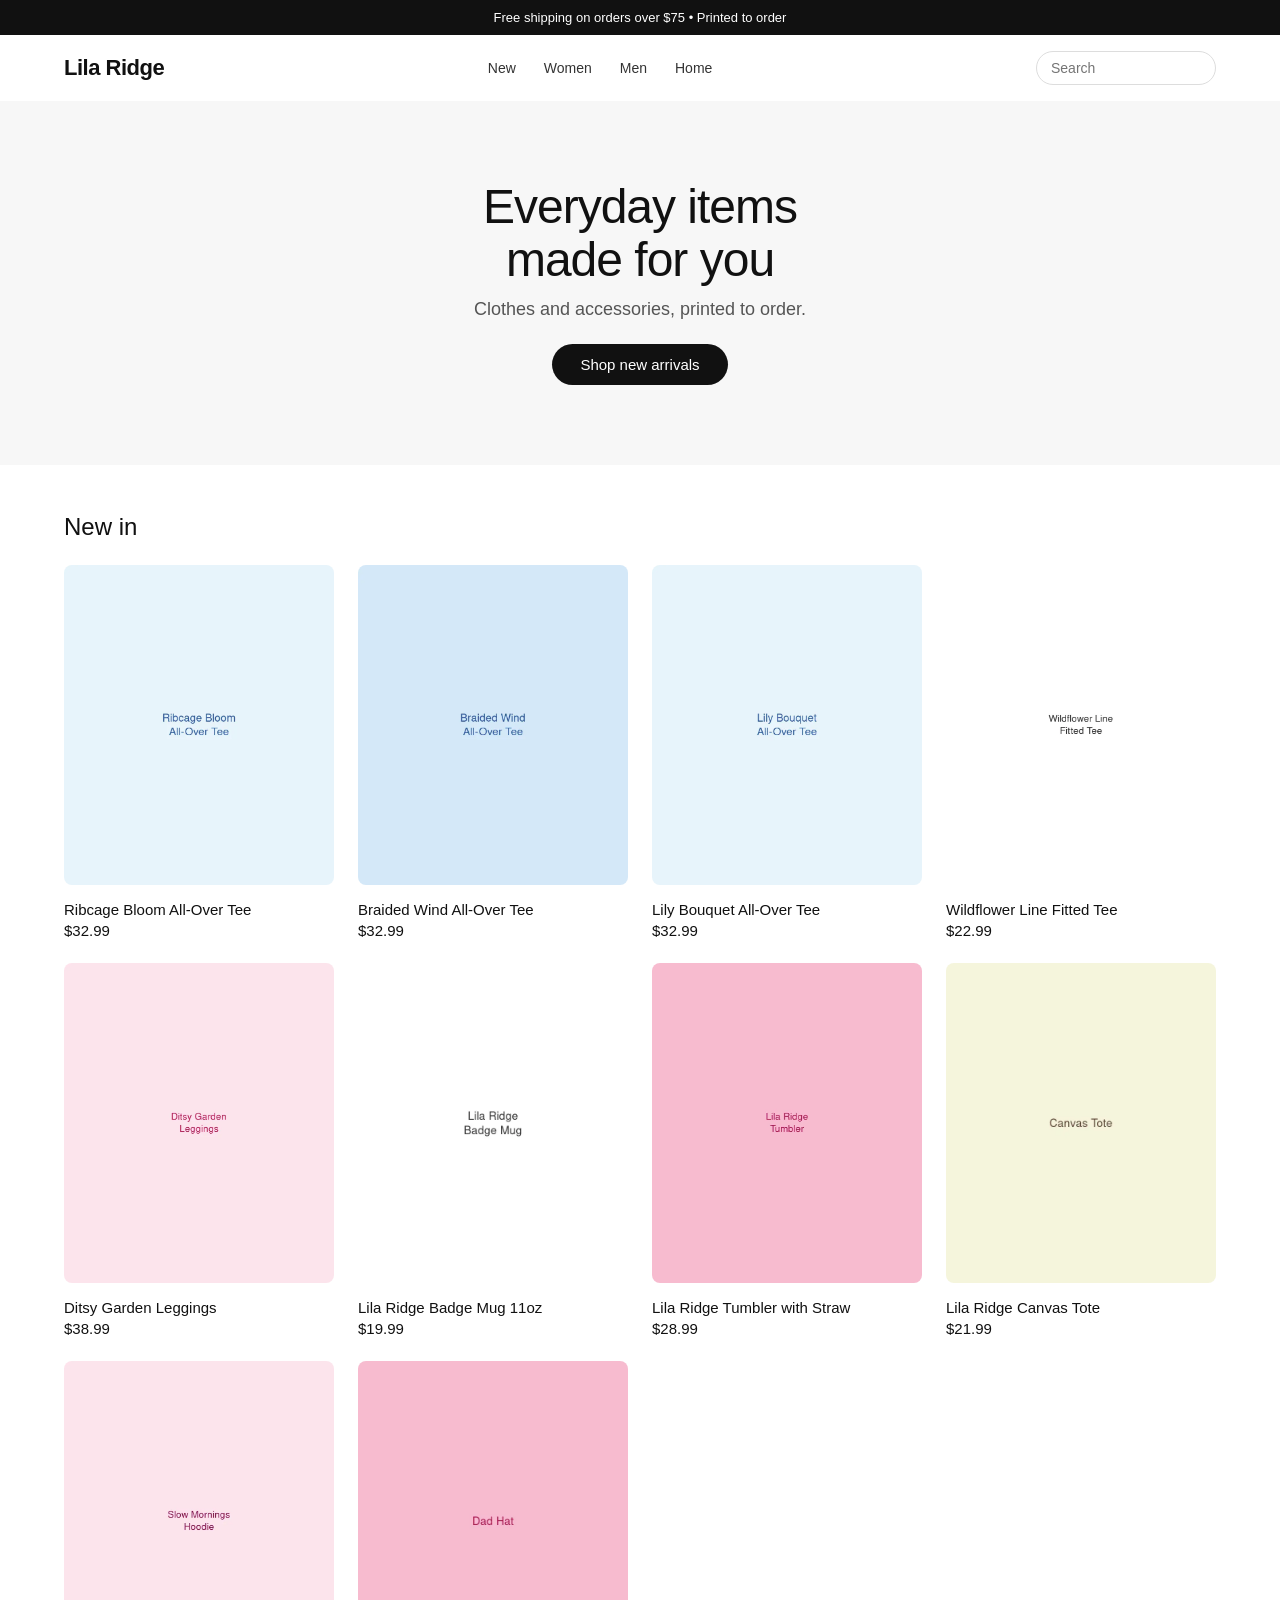
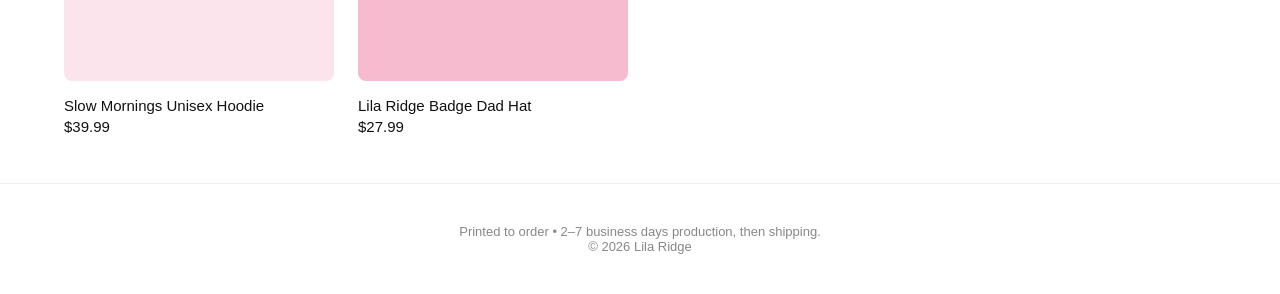
==== commit 28a08fd8: "Make store look more professional" ====
--- a/index.html
+++ b/index.html
@@ -3,42 +3,46 @@
 <head>
   <meta charset="UTF-8">
   <meta name="viewport" content="width=device-width, initial-scale=1.0">
-  <title>Lila Ridge — Everyday clothes & accessories, printed to order</title>
+  <title>Lila Ridge — Everyday clothes & accessories</title>
   <link rel="stylesheet" href="styles.css">
 </head>
 <body>
-  <div class="shipping">Shipping to the USA • UK • Canada. US/UK: about 5–8 days | Canada: 2–4 weeks.</div>
+  <div class="announcement">Free shipping on orders over $75 • Printed to order</div>
 
   <header>
-    <a href="/" class="logo">Lila Ridge</a>
-    <div class="search">
-      <input type="search" id="search" placeholder="Search products...">
+    <div class="header-inner">
+      <a href="/" class="logo">Lila Ridge</a>
+      <nav>
+        <a href="#new">New</a>
+        <a href="#women">Women</a>
+        <a href="#men">Men</a>
+        <a href="#home">Home</a>
+      </nav>
+      <div class="search">
+        <input type="search" id="search" placeholder="Search">
+      </div>
     </div>
-    <nav>
-      <a href="#new">New</a>
-      <a href="#women">Women</a>
-      <a href="#men">Men</a>
-      <a href="#kids">Kids</a>
-      <a href="#home">Home</a>
-    </nav>
   </header>
 
   <main>
     <section class="hero">
-      <h1>Everyday items made for you</h1>
-      <p>Clothes and accessories for women, men and kids, printed to order.</p>
+      <div class="hero-content">
+        <h1>Everyday items<br>made for you</h1>
+        <p>Clothes and accessories, printed to order.</p>
+        <a href="#new" class="btn">Shop new arrivals</a>
+      </div>
     </section>
 
     <section id="new" class="section">
-      <h2>New in</h2>
-      <div class="grid" id="product-grid">
-        <!-- Products injected by JS -->
+      <div class="section-header">
+        <h2>New in</h2>
       </div>
+      <div class="grid" id="product-grid"></div>
     </section>
   </main>
 
   <footer>
-    <p>Printed to order • Usually 2–7 business days production, then shipping.</p>
+    <p>Printed to order • 2–7 business days production, then shipping.</p>
     <p>© 2026 Lila Ridge</p>
   </footer>
 
--- a/styles.css
+++ b/styles.css
@@ -1,26 +1,26 @@
-* { box-sizing: border-box; }
-body { margin: 0; font-family: system-ui, -apple-system, sans-serif; background: #fafafa; color: #111; }
-.shipping { background: #111; color: #fff; text-align: center; padding: 8px 12px; font-size: 13px; }
-header { display: flex; align-items: center; justify-content: space-between; padding: 12px 20px; background: #fff; border-bottom: 1px solid #eee; flex-wrap: wrap; gap: 12px; }
-.logo { font-weight: 700; font-size: 20px; text-decoration: none; color: #111; }
-nav { display: flex; gap: 16px; }
+* { box-sizing: border-box; margin: 0; padding: 0; }
+body { font-family: -apple-system, BlinkMacSystemFont, "Segoe UI", Roboto, sans-serif; background: #fff; color: #111; }
+.announcement { background: #111; color: #fff; text-align: center; padding: 10px; font-size: 13px; }
+.header-inner { max-width: 1200px; margin: 0 auto; display: flex; align-items: center; justify-content: space-between; padding: 16px 24px; }
+.logo { font-weight: 600; font-size: 22px; text-decoration: none; color: #111; letter-spacing: -0.5px; }
+nav { display: flex; gap: 28px; }
 nav a { text-decoration: none; color: #333; font-size: 14px; }
-.hero { text-align: center; padding: 48px 20px 24px; }
-.hero h1 { font-size: 32px; margin: 0 0 8px; }
-.section { padding: 24px 20px; }
-.section h2 { font-size: 20px; margin: 0 0 16px; }
-.grid { display: grid; grid-template-columns: repeat(auto-fill, minmax(220px, 1fr)); gap: 16px; }
-.card { background: #fff; border-radius: 12px; overflow: hidden; text-decoration: none; color: inherit; box-shadow: 0 1px 3px rgba(0,0,0,.08); }
-.card img { width: 100%; height: 240px; object-fit: cover; background: #f0f0f0; }
-.card h3 { font-size: 15px; margin: 12px 12px 4px; }
-.price { margin: 0 12px 16px; font-weight: 600; }
-.product-page { padding: 24px 20px; max-width: 900px; margin: 0 auto; }
-.product-layout { display: grid; grid-template-columns: 1fr 1fr; gap: 32px; }
-.product-image img { width: 100%; border-radius: 12px; background: #f0f0f0; }
-.add-btn { background: #111; color: #fff; border: none; padding: 12px 24px; border-radius: 24px; font-size: 16px; cursor: pointer; margin-top: 12px; }
-.note { font-size: 13px; color: #666; margin-top: 16px; }
-footer { text-align: center; padding: 32px 20px; font-size: 13px; color: #666; }
+.search input { padding: 8px 14px; border: 1px solid #ddd; border-radius: 20px; width: 180px; font-size: 14px; }
+.hero { background: #f7f7f7; padding: 80px 24px; text-align: center; }
+.hero h1 { font-size: 48px; font-weight: 500; line-height: 1.1; letter-spacing: -1px; margin-bottom: 12px; }
+.hero p { font-size: 18px; color: #555; margin-bottom: 24px; }
+.btn { display: inline-block; background: #111; color: #fff; padding: 12px 28px; border-radius: 24px; text-decoration: none; font-size: 15px; }
+.section { max-width: 1200px; margin: 0 auto; padding: 48px 24px; }
+.section-header { margin-bottom: 24px; }
+.section h2 { font-size: 24px; font-weight: 500; }
+.grid { display: grid; grid-template-columns: repeat(auto-fill, minmax(260px, 1fr)); gap: 24px; }
+.card { text-decoration: none; color: inherit; }
+.card img { width: 100%; height: 320px; object-fit: cover; background: #f5f5f5; border-radius: 8px; }
+.card h3 { font-size: 15px; font-weight: 500; margin: 12px 0 4px; }
+.price { font-size: 15px; }
+footer { text-align: center; padding: 40px 24px; font-size: 13px; color: #888; border-top: 1px solid #eee; }
 @media (max-width: 700px) {
-  .product-layout { grid-template-columns: 1fr; }
-  header { flex-direction: column; align-items: flex-start; }
+  .hero h1 { font-size: 36px; }
+  .header-inner { flex-wrap: wrap; gap: 12px; }
+  nav { order: 3; width: 100%; }
 }
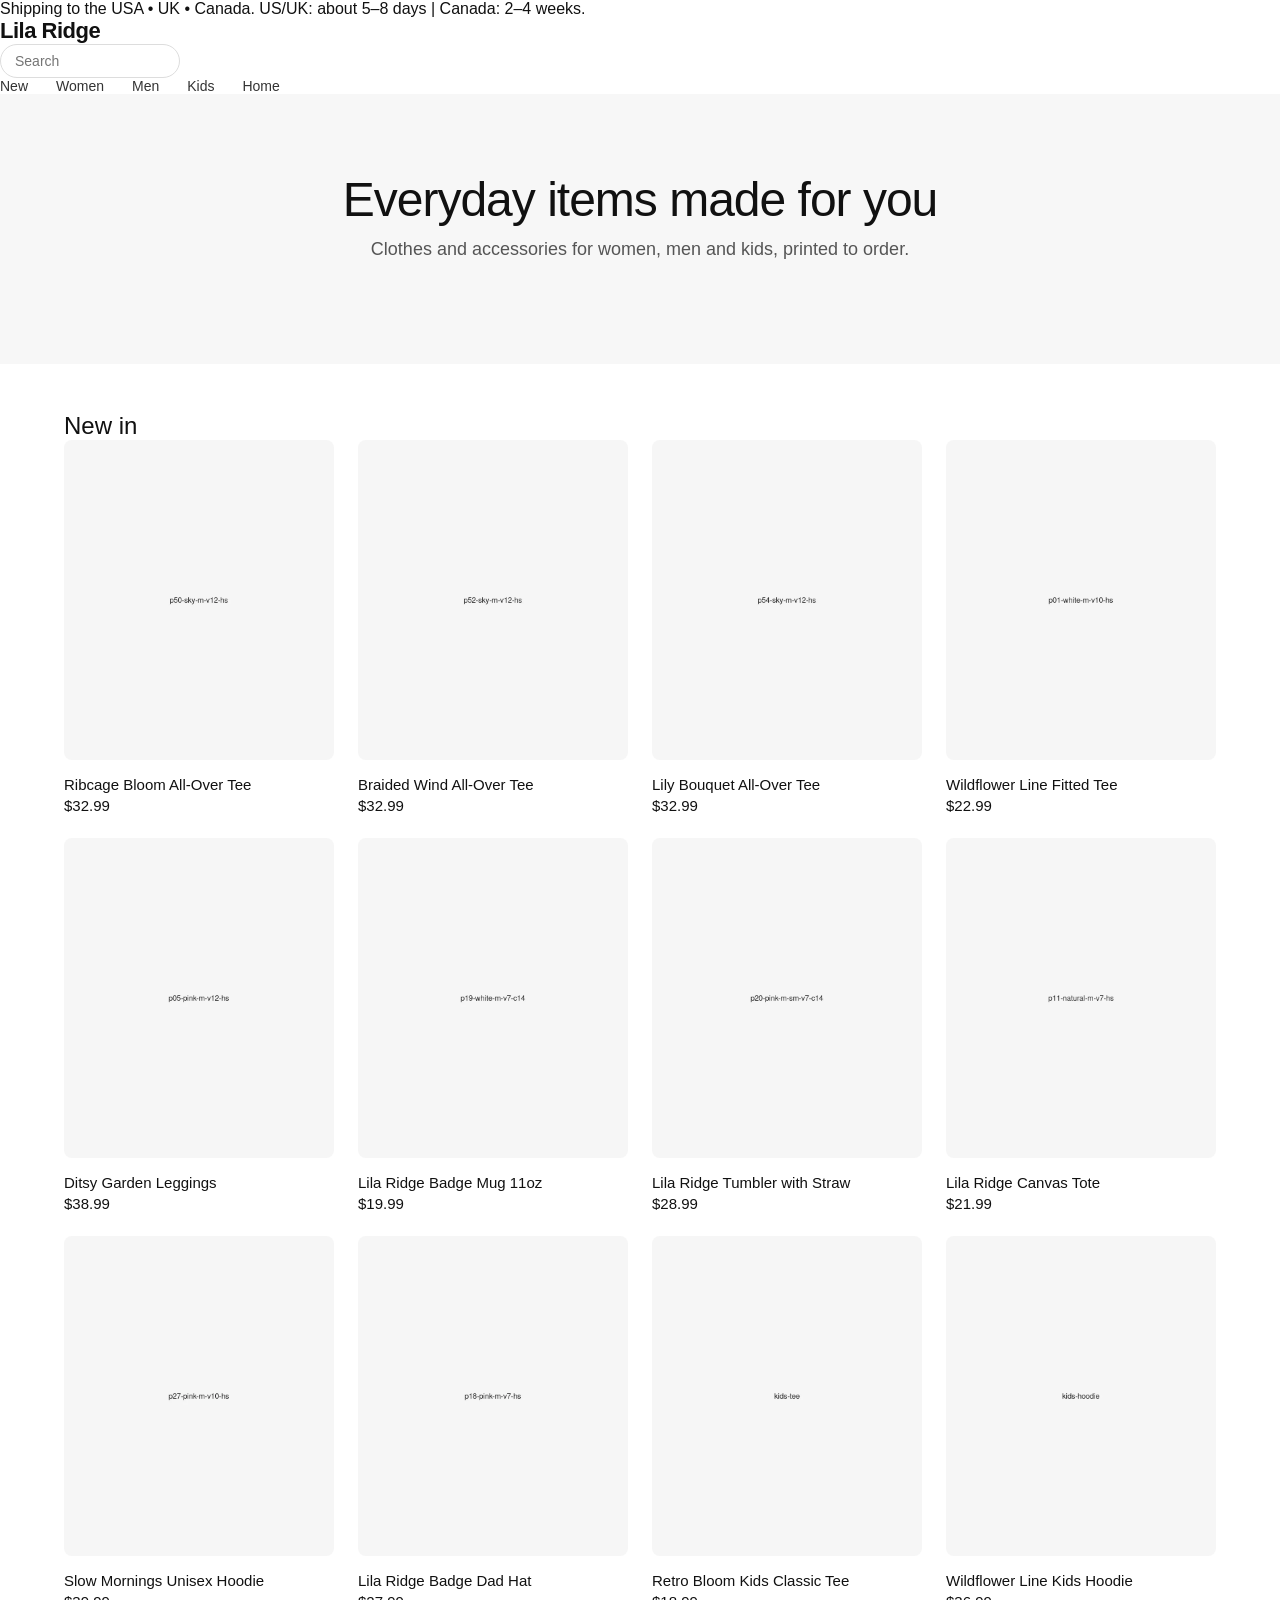
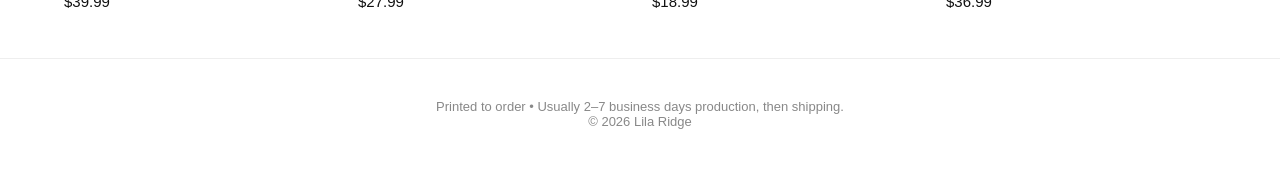
==== commit 19034008: "Rebuild full catalog with clearer images" ====
--- a/index.html
+++ b/index.html
@@ -3,46 +3,38 @@
 <head>
   <meta charset="UTF-8">
   <meta name="viewport" content="width=device-width, initial-scale=1.0">
-  <title>Lila Ridge — Everyday clothes & accessories</title>
+  <title>Lila Ridge — Everyday clothes & accessories, printed to order</title>
   <link rel="stylesheet" href="styles.css">
 </head>
 <body>
-  <div class="announcement">Free shipping on orders over $75 • Printed to order</div>
+  <div class="shipping">Shipping to the USA • UK • Canada. US/UK: about 5–8 days | Canada: 2–4 weeks.</div>
 
   <header>
-    <div class="header-inner">
-      <a href="/" class="logo">Lila Ridge</a>
-      <nav>
-        <a href="#new">New</a>
-        <a href="#women">Women</a>
-        <a href="#men">Men</a>
-        <a href="#home">Home</a>
-      </nav>
-      <div class="search">
-        <input type="search" id="search" placeholder="Search">
-      </div>
-    </div>
+    <a href="/" class="logo">Lila Ridge</a>
+    <div class="search"><input type="search" id="search" placeholder="Search"></div>
+    <nav>
+      <a href="#new">New</a>
+      <a href="#women">Women</a>
+      <a href="#men">Men</a>
+      <a href="#kids">Kids</a>
+      <a href="#home">Home</a>
+    </nav>
   </header>
 
   <main>
     <section class="hero">
-      <div class="hero-content">
-        <h1>Everyday items<br>made for you</h1>
-        <p>Clothes and accessories, printed to order.</p>
-        <a href="#new" class="btn">Shop new arrivals</a>
-      </div>
+      <h1>Everyday items made for you</h1>
+      <p>Clothes and accessories for women, men and kids, printed to order.</p>
     </section>
 
     <section id="new" class="section">
-      <div class="section-header">
-        <h2>New in</h2>
-      </div>
+      <h2>New in</h2>
       <div class="grid" id="product-grid"></div>
     </section>
   </main>
 
   <footer>
-    <p>Printed to order • 2–7 business days production, then shipping.</p>
+    <p>Printed to order • Usually 2–7 business days production, then shipping.</p>
     <p>© 2026 Lila Ridge</p>
   </footer>
 
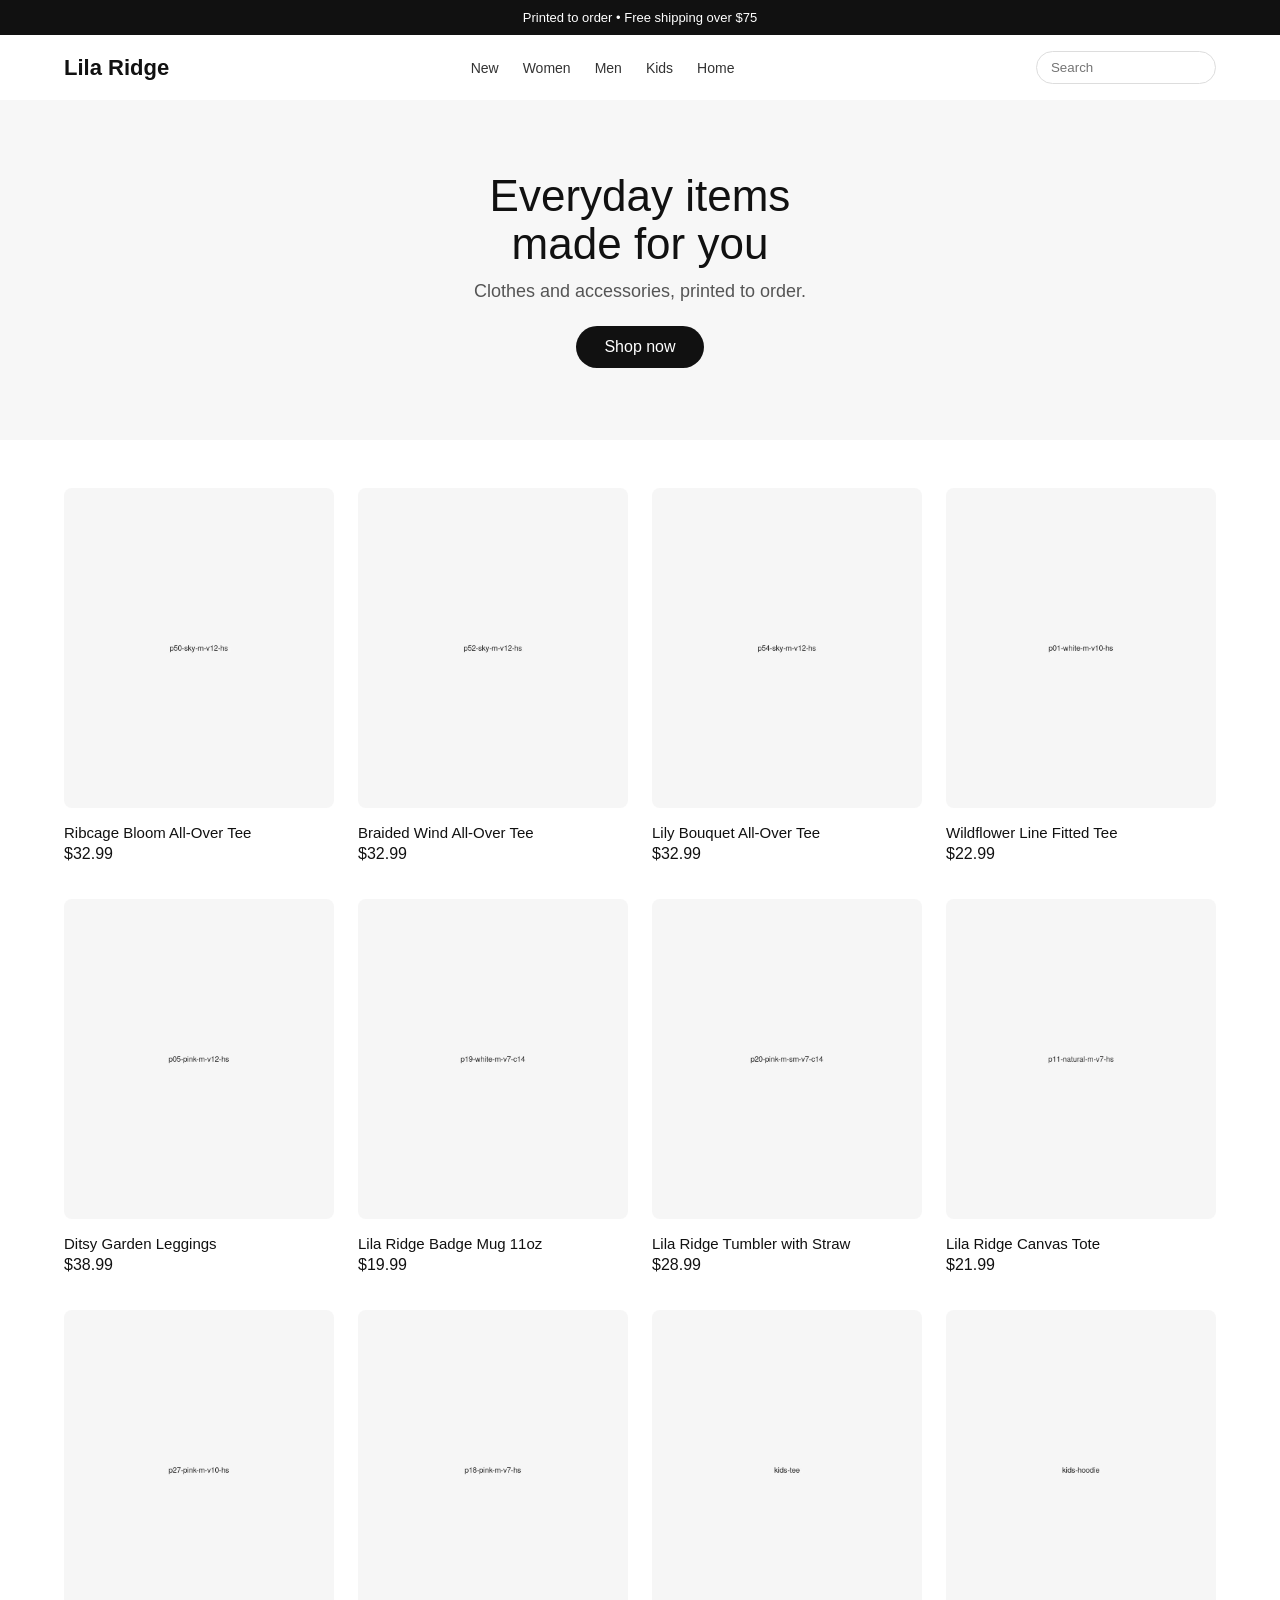
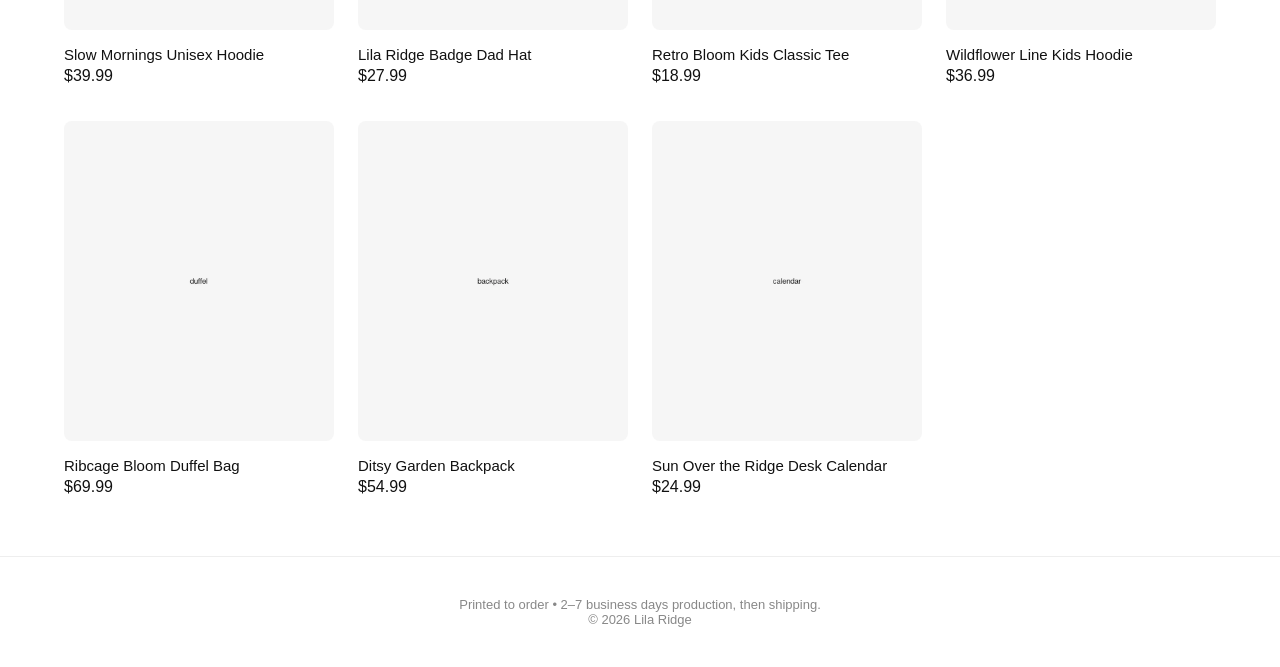
==== commit 499df657: "Add more products and professional design" ====
--- a/index.html
+++ b/index.html
@@ -3,38 +3,40 @@
 <head>
   <meta charset="UTF-8">
   <meta name="viewport" content="width=device-width, initial-scale=1.0">
-  <title>Lila Ridge — Everyday clothes & accessories, printed to order</title>
+  <title>Lila Ridge — Everyday clothes & accessories</title>
   <link rel="stylesheet" href="styles.css">
 </head>
 <body>
-  <div class="shipping">Shipping to the USA • UK • Canada. US/UK: about 5–8 days | Canada: 2–4 weeks.</div>
+  <div class="announcement">Printed to order • Free shipping over $75</div>
 
   <header>
-    <a href="/" class="logo">Lila Ridge</a>
-    <div class="search"><input type="search" id="search" placeholder="Search"></div>
-    <nav>
-      <a href="#new">New</a>
-      <a href="#women">Women</a>
-      <a href="#men">Men</a>
-      <a href="#kids">Kids</a>
-      <a href="#home">Home</a>
-    </nav>
+    <div class="header-inner">
+      <a href="/" class="logo">Lila Ridge</a>
+      <nav>
+        <a href="#new">New</a>
+        <a href="#women">Women</a>
+        <a href="#men">Men</a>
+        <a href="#kids">Kids</a>
+        <a href="#home">Home</a>
+      </nav>
+      <input type="search" id="search" placeholder="Search">
+    </div>
   </header>
 
   <main>
     <section class="hero">
-      <h1>Everyday items made for you</h1>
-      <p>Clothes and accessories for women, men and kids, printed to order.</p>
+      <h1>Everyday items<br>made for you</h1>
+      <p>Clothes and accessories, printed to order.</p>
+      <a href="#products" class="btn">Shop now</a>
     </section>
 
-    <section id="new" class="section">
-      <h2>New in</h2>
+    <section id="products" class="section">
       <div class="grid" id="product-grid"></div>
     </section>
   </main>
 
   <footer>
-    <p>Printed to order • Usually 2–7 business days production, then shipping.</p>
+    <p>Printed to order • 2–7 business days production, then shipping.</p>
     <p>© 2026 Lila Ridge</p>
   </footer>
 
--- a/styles.css
+++ b/styles.css
@@ -1,26 +1,23 @@
 * { box-sizing: border-box; margin: 0; padding: 0; }
-body { font-family: -apple-system, BlinkMacSystemFont, "Segoe UI", Roboto, sans-serif; background: #fff; color: #111; }
+body { font-family: -apple-system, BlinkMacSystemFont, "Segoe UI", sans-serif; background: #fff; color: #111; }
 .announcement { background: #111; color: #fff; text-align: center; padding: 10px; font-size: 13px; }
-.header-inner { max-width: 1200px; margin: 0 auto; display: flex; align-items: center; justify-content: space-between; padding: 16px 24px; }
-.logo { font-weight: 600; font-size: 22px; text-decoration: none; color: #111; letter-spacing: -0.5px; }
-nav { display: flex; gap: 28px; }
+.header-inner { max-width: 1200px; margin: 0 auto; display: flex; align-items: center; justify-content: space-between; padding: 16px 24px; gap: 24px; }
+.logo { font-weight: 600; font-size: 22px; text-decoration: none; color: #111; }
+nav { display: flex; gap: 24px; }
 nav a { text-decoration: none; color: #333; font-size: 14px; }
-.search input { padding: 8px 14px; border: 1px solid #ddd; border-radius: 20px; width: 180px; font-size: 14px; }
-.hero { background: #f7f7f7; padding: 80px 24px; text-align: center; }
-.hero h1 { font-size: 48px; font-weight: 500; line-height: 1.1; letter-spacing: -1px; margin-bottom: 12px; }
+#search { padding: 8px 14px; border: 1px solid #ddd; border-radius: 20px; width: 180px; }
+.hero { text-align: center; padding: 72px 24px; background: #f7f7f7; }
+.hero h1 { font-size: 44px; font-weight: 500; line-height: 1.1; margin-bottom: 12px; }
 .hero p { font-size: 18px; color: #555; margin-bottom: 24px; }
-.btn { display: inline-block; background: #111; color: #fff; padding: 12px 28px; border-radius: 24px; text-decoration: none; font-size: 15px; }
+.btn { display: inline-block; background: #111; color: #fff; padding: 12px 28px; border-radius: 24px; text-decoration: none; }
 .section { max-width: 1200px; margin: 0 auto; padding: 48px 24px; }
-.section-header { margin-bottom: 24px; }
-.section h2 { font-size: 24px; font-weight: 500; }
 .grid { display: grid; grid-template-columns: repeat(auto-fill, minmax(260px, 1fr)); gap: 24px; }
 .card { text-decoration: none; color: inherit; }
 .card img { width: 100%; height: 320px; object-fit: cover; background: #f5f5f5; border-radius: 8px; }
-.card h3 { font-size: 15px; font-weight: 500; margin: 12px 0 4px; }
-.price { font-size: 15px; }
-footer { text-align: center; padding: 40px 24px; font-size: 13px; color: #888; border-top: 1px solid #eee; }
+.info { padding: 12px 0; }
+.info h3 { font-size: 15px; font-weight: 500; margin-bottom: 4px; }
+footer { text-align: center; padding: 40px; font-size: 13px; color: #888; border-top: 1px solid #eee; }
 @media (max-width: 700px) {
-  .hero h1 { font-size: 36px; }
-  .header-inner { flex-wrap: wrap; gap: 12px; }
-  nav { order: 3; width: 100%; }
+  .hero h1 { font-size: 32px; }
+  .header-inner { flex-wrap: wrap; }
 }
